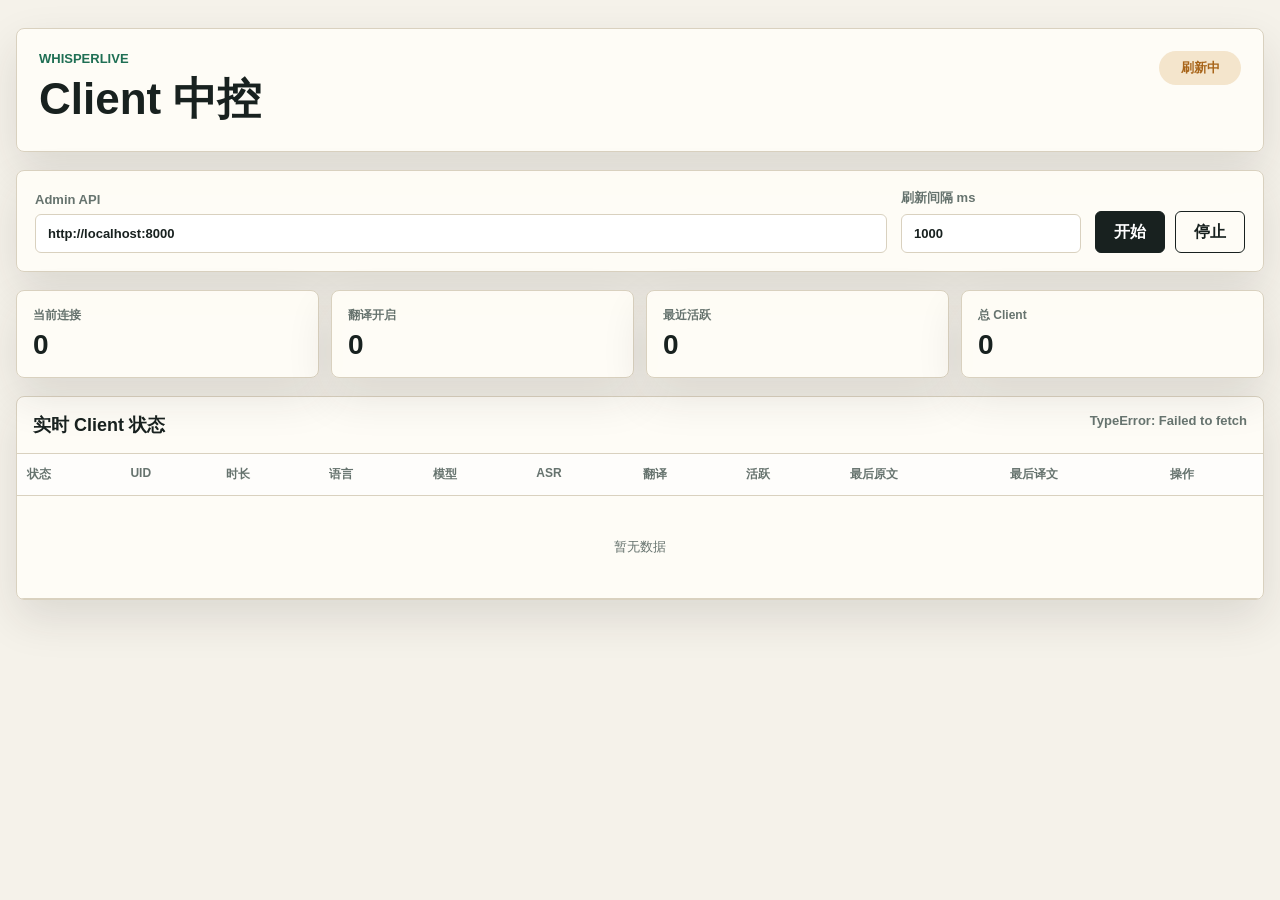
==== web/admin.html @ ba38559d "add monitor web" ====
<!doctype html>
<html lang="zh-CN">
  <head>
    <meta charset="utf-8">
    <meta name="viewport" content="width=device-width, initial-scale=1">
    <title>WhisperLive 中控</title>
    <link rel="stylesheet" href="./admin.css">
  </head>
  <body>
    <main class="admin-shell">
      <section class="topbar">
        <div>
          <p class="eyebrow">WhisperLive</p>
          <h1>Client 中控</h1>
        </div>
        <span id="statusBadge" class="badge idle">未连接</span>
      </section>

      <section class="controls" aria-label="中控连接设置">
        <label>
          Admin API
          <input id="apiInput" type="text" value="http://localhost:8000" autocomplete="off">
        </label>
        <label>
          刷新间隔 ms
          <input id="intervalInput" type="number" min="500" step="500" value="1000">
        </label>
        <div class="actions">
          <button id="startButton" type="button">开始</button>
          <button id="stopButton" type="button">停止</button>
        </div>
      </section>

      <section class="summary-grid" aria-label="汇总指标">
        <article><span>当前连接</span><strong id="activeCount">0</strong></article>
        <article><span>翻译开启</span><strong id="translationCount">0</strong></article>
        <article><span>最近活跃</span><strong id="recentCount">0</strong></article>
        <article><span>总 Client</span><strong id="totalCount">0</strong></article>
      </section>

      <section class="table-panel" aria-label="Client 列表">
        <header>
          <h2>实时 Client 状态</h2>
          <span id="updatedAt">未刷新</span>
        </header>
        <div class="table-wrap">
          <table>
            <thead>
              <tr>
                <th>状态</th>
                <th>UID</th>
                <th>时长</th>
                <th>语言</th>
                <th>模型</th>
                <th>ASR</th>
                <th>翻译</th>
                <th>活跃</th>
                <th>最后原文</th>
                <th>最后译文</th>
                <th>操作</th>
              </tr>
            </thead>
            <tbody id="clientRows">
              <tr><td colspan="11" class="empty">暂无数据</td></tr>
            </tbody>
          </table>
        </div>
      </section>
    </main>
    <script src="./admin.js"></script>
  </body>
</html>
---- web/admin.css ----
:root {
  --ink: #18211f;
  --muted: #66736e;
  --paper: #f5f2ea;
  --panel: 
  #fffdf7;
  --line: #d9d1bf;
  --green: #1f6f54;
  --green-soft: #e0efe7;
  --red: #a94438;
  --amber: #a8651a;
  --shadow: 0 18px 45px rgba(38, 35, 29, 0.12);
}

* { box-sizing: border-box; }

body {
  margin: 0;
  min-height: 100vh;
  color: var(--ink);
  background: var(--paper);
  font-family: "Avenir Next", "Noto Sans SC", "Segoe UI", sans-serif;
}

button, input { font: inherit; }

.admin-shell {
  width: min(1360px, calc(100% - 32px));
  margin: 0 auto;
  padding: 28px 0;
}

.topbar,
.controls,
.table-panel,
.summary-grid article {
  background: rgba(255, 253, 247, 0.94);
  border: 1px solid var(--line);
  border-radius: 8px;
  box-shadow: var(--shadow);
}

.topbar {
  display: flex;
  justify-content: space-between;
  gap: 16px;
  padding: 22px;
}

.eyebrow {
  margin: 0 0 4px;
  color: var(--green);
  font-size: 13px;
  font-weight: 800;
  letter-spacing: 0;
  text-transform: uppercase;
}

h1, h2 { margin: 0; }
h1 { font-size: clamp(28px, 4vw, 44px); }
h2 { font-size: 18px; }

.badge {
  align-self: flex-start;
  min-width: 82px;
  text-align: center;
  border-radius: 999px;
  padding: 8px 12px;
  font-size: 13px;
  font-weight: 800;
  background: #ece7db;
  color: var(--muted);
}
.badge.ready { background: var(--green-soft); color: var(--green); }
.badge.error { background: #f8ded9; color: var(--red); }
.badge.busy { background: #f4e5cc; color: var(--amber); }

.controls {
  display: grid;
  grid-template-columns: minmax(260px, 1fr) 180px auto;
  gap: 14px;
  align-items: end;
  margin-top: 18px;
  padding: 18px;
}

label {
  display: grid;
  gap: 7px;
  color: var(--muted);
  font-size: 13px;
  font-weight: 800;
}

input {
  width: 100%;
  border: 1px solid var(--line);
  border-radius: 6px;
  background: #fff;
  color: var(--ink);
  padding: 11px 12px;
  outline: none;
}

input:focus { border-color: var(--green); box-shadow: 0 0 0 3px rgba(31, 111, 84, 0.14); }

.actions { display: flex; gap: 10px; }
button {
  border: 1px solid var(--ink);
  border-radius: 6px;
  background: var(--ink);
  color: #fff;
  min-height: 42px;
  padding: 0 18px;
  font-weight: 900;
  cursor: pointer;
}
#stopButton { background: transparent; color: var(--ink); }

.summary-grid {
  display: grid;
  grid-template-columns: repeat(4, minmax(0, 1fr));
  gap: 12px;
  margin-top: 18px;
}
.summary-grid article { padding: 16px; }
.summary-grid span { display: block; color: var(--muted); font-size: 12px; font-weight: 800; }
.summary-grid strong { display: block; margin-top: 5px; font-size: 28px; }

.table-panel { margin-top: 18px; overflow: hidden; }
.table-panel header {
  display: flex;
  justify-content: space-between;
  gap: 16px;
  border-bottom: 1px solid var(--line);
  padding: 16px;
}
#updatedAt { color: var(--muted); font-size: 13px; font-weight: 700; }
.table-wrap { overflow-x: auto; }
table { width: 100%; border-collapse: collapse; min-width: 1120px; }
th, td { border-bottom: 1px solid var(--line); padding: 12px 10px; text-align: left; vertical-align: top; font-size: 13px; }
th { color: var(--muted); background: rgba(255, 255, 255, 0.55); font-size: 12px; text-transform: uppercase; letter-spacing: 0; }
td.uid, td.model, td.text { max-width: 260px; overflow: hidden; text-overflow: ellipsis; white-space: nowrap; }
td.actions-cell { text-align: center; white-space: nowrap; }
.empty { text-align: center; color: var(--muted); padding: 42px 12px; }
.delete-client {
  display: inline-grid;
  place-items: center;
  width: 28px;
  min-height: 28px;
  height: 28px;
  border-color: #d7afa8;
  border-radius: 50%;
  background: #fff;
  color: var(--red);
  font-size: 18px;
  line-height: 1;
  padding: 0;
}
.delete-client:hover { background: #f8ded9; }
.state { display: inline-flex; border-radius: 999px; padding: 5px 8px; font-weight: 900; font-size: 12px; }
.state.active { background: var(--green-soft); color: var(--green); }
.state.idle { background: #f4e5cc; color: var(--amber); }
.state.disconnected { background: #ece7db; color: var(--muted); }
.state.no_translation { background: #f8ded9; color: var(--red); }

@media (max-width: 760px) {
  .controls, .summary-grid { grid-template-columns: 1fr; }
  .topbar { align-items: flex-start; }
}
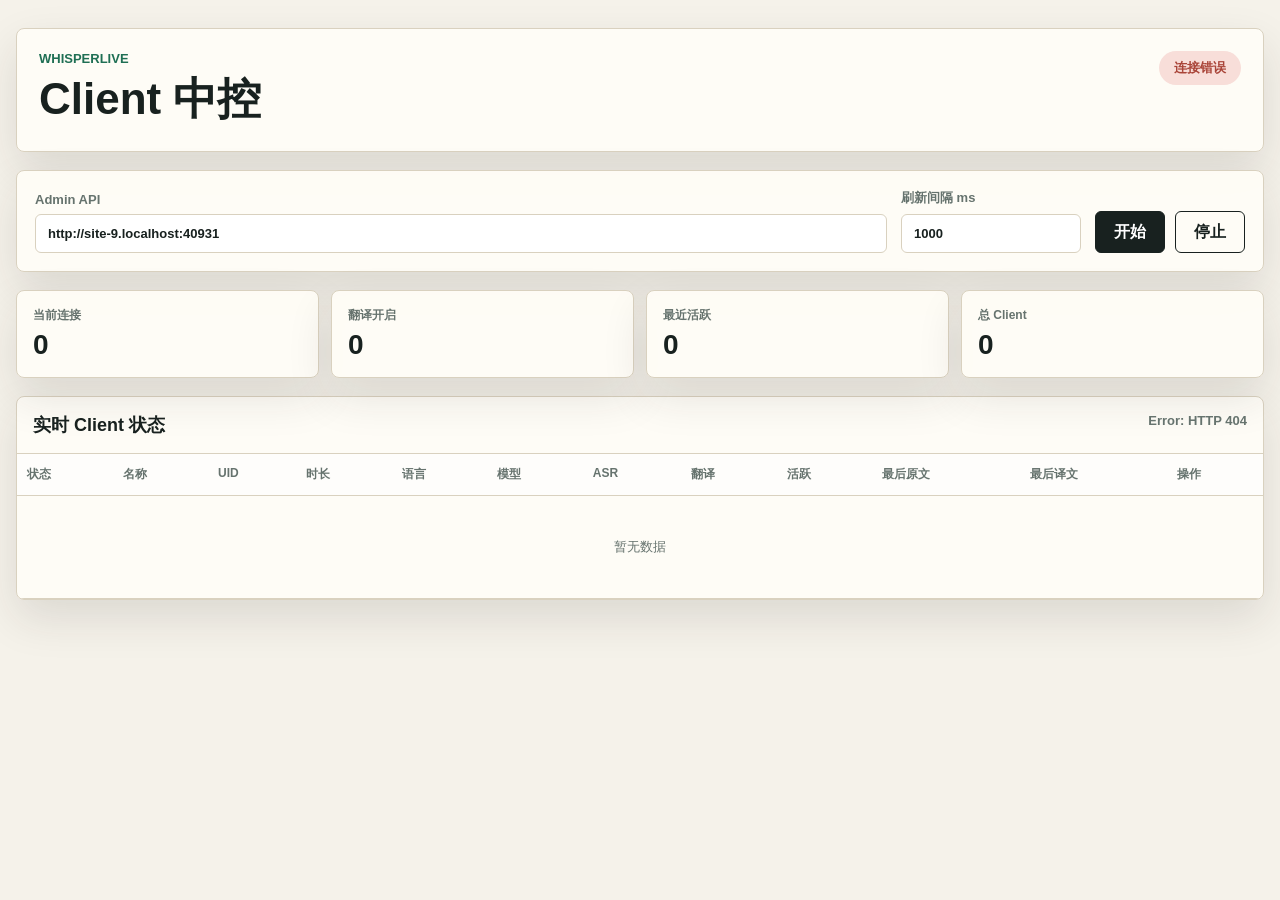
==== commit be6905b5: "update pulling web approach" ====
--- a/web/admin.html
+++ b/web/admin.html
@@ -48,6 +48,7 @@
             <thead>
               <tr>
                 <th>状态</th>
+                <th>名称</th>
                 <th>UID</th>
                 <th>时长</th>
                 <th>语言</th>
@@ -61,7 +62,7 @@
               </tr>
             </thead>
             <tbody id="clientRows">
-              <tr><td colspan="11" class="empty">暂无数据</td></tr>
+              <tr><td colspan="12" class="empty">暂无数据</td></tr>
             </tbody>
           </table>
         </div>
--- a/web/admin.css
+++ b/web/admin.css
@@ -137,10 +137,10 @@
 }
 #updatedAt { color: var(--muted); font-size: 13px; font-weight: 700; }
 .table-wrap { overflow-x: auto; }
-table { width: 100%; border-collapse: collapse; min-width: 1120px; }
+table { width: 100%; border-collapse: collapse; min-width: 1220px; }
 th, td { border-bottom: 1px solid var(--line); padding: 12px 10px; text-align: left; vertical-align: top; font-size: 13px; }
 th { color: var(--muted); background: rgba(255, 255, 255, 0.55); font-size: 12px; text-transform: uppercase; letter-spacing: 0; }
-td.uid, td.model, td.text { max-width: 260px; overflow: hidden; text-overflow: ellipsis; white-space: nowrap; }
+td.name, td.uid, td.model, td.text { max-width: 260px; overflow: hidden; text-overflow: ellipsis; white-space: nowrap; }
 td.actions-cell { text-align: center; white-space: nowrap; }
 .empty { text-align: center; color: var(--muted); padding: 42px 12px; }
 .delete-client {
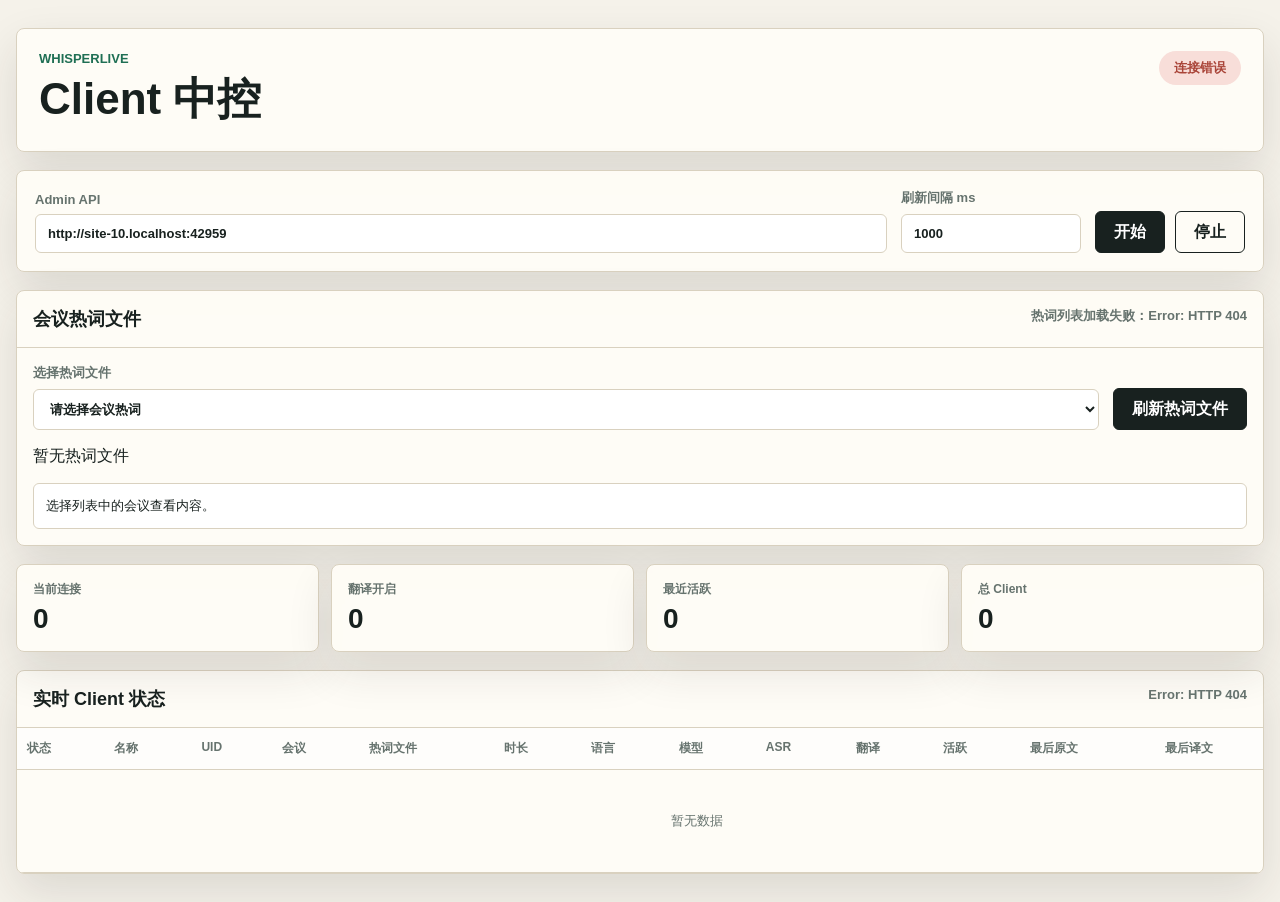
==== commit 115fddb2: "update web design and hotword selection" ====
--- a/web/admin.html
+++ b/web/admin.html
@@ -31,6 +31,27 @@
         </div>
       </section>
 
+
+      <section class="hotword-panel" aria-label="会议热词管理">
+        <header>
+          <h2>会议热词文件</h2>
+          <span id="hotwordStatus">未刷新</span>
+        </header>
+        <div class="hotword-controls">
+          <label>
+            选择热词文件
+            <select id="hotwordSelectInput">
+              <option value="">请选择会议热词</option>
+            </select>
+          </label>
+          <div class="actions">
+            <button id="refreshHotwordsButton" type="button">刷新热词文件</button>
+          </div>
+        </div>
+        <div class="hotword-file-list" id="hotwordFileList">暂无热词文件</div>
+        <pre class="hotword-preview" id="hotwordPreview">选择列表中的会议查看内容。</pre>
+      </section>
+
       <section class="summary-grid" aria-label="汇总指标">
         <article><span>当前连接</span><strong id="activeCount">0</strong></article>
         <article><span>翻译开启</span><strong id="translationCount">0</strong></article>
@@ -50,6 +71,8 @@
                 <th>状态</th>
                 <th>名称</th>
                 <th>UID</th>
+                <th>会议</th>
+                <th>热词文件</th>
                 <th>时长</th>
                 <th>语言</th>
                 <th>模型</th>
@@ -62,12 +85,12 @@
               </tr>
             </thead>
             <tbody id="clientRows">
-              <tr><td colspan="12" class="empty">暂无数据</td></tr>
+              <tr><td colspan="14" class="empty">暂无数据</td></tr>
             </tbody>
           </table>
         </div>
       </section>
     </main>
-    <script src="./admin.js"></script>
+    <script src="./admin.js?v=hotword-dir-1"></script>
   </body>
 </html>
--- a/web/admin.css
+++ b/web/admin.css
@@ -22,7 +22,7 @@
   font-family: "Avenir Next", "Noto Sans SC", "Segoe UI", sans-serif;
 }
 
-button, input { font: inherit; }
+button, input, select, textarea { font: inherit; }
 
 .admin-shell {
   width: min(1360px, calc(100% - 32px));
@@ -33,6 +33,7 @@
 .topbar,
 .controls,
 .table-panel,
+.hotword-panel,
 .summary-grid article {
   background: rgba(255, 253, 247, 0.94);
   border: 1px solid var(--line);
@@ -92,7 +93,9 @@
   font-weight: 800;
 }
 
-input {
+input,
+select,
+textarea {
   width: 100%;
   border: 1px solid var(--line);
   border-radius: 6px;
@@ -102,7 +105,7 @@
   outline: none;
 }
 
-input:focus { border-color: var(--green); box-shadow: 0 0 0 3px rgba(31, 111, 84, 0.14); }
+input:focus, select:focus, textarea:focus { border-color: var(--green); box-shadow: 0 0 0 3px rgba(31, 111, 84, 0.14); }
 
 .actions { display: flex; gap: 10px; }
 button {
@@ -117,6 +120,59 @@
 }
 #stopButton { background: transparent; color: var(--ink); }
 
+
+.hotword-panel {
+  margin-top: 18px;
+  overflow: hidden;
+}
+.hotword-panel header {
+  display: flex;
+  justify-content: space-between;
+  gap: 16px;
+  border-bottom: 1px solid var(--line);
+  padding: 16px;
+}
+#hotwordStatus { color: var(--muted); font-size: 13px; font-weight: 700; }
+.hotword-controls {
+  display: grid;
+  grid-template-columns: minmax(260px, 1fr) auto;
+  gap: 14px;
+  align-items: end;
+  padding: 16px;
+}
+.hotword-file-list {
+  display: grid;
+  gap: 8px;
+  padding: 0 16px 16px;
+}
+.hotword-file-item {
+  display: grid;
+  grid-template-columns: minmax(160px, 1fr) minmax(160px, 1fr) 100px 180px;
+  gap: 12px;
+  align-items: center;
+  min-height: 38px;
+  border-color: var(--line);
+  background: #fff;
+  color: var(--ink);
+  text-align: left;
+  font-weight: 700;
+}
+.hotword-file-item span { color: var(--muted); font-weight: 700; }
+.hotword-preview {
+  width: calc(100% - 32px);
+  max-height: 180px;
+  overflow: auto;
+  margin: 0 16px 16px;
+  border: 1px solid var(--line);
+  border-radius: 6px;
+  background: #fff;
+  padding: 12px;
+  color: var(--ink);
+  white-space: pre-wrap;
+  font: 13px/1.5 "Avenir Next", "Noto Sans SC", "Segoe UI", sans-serif;
+}
+.empty.small { padding: 14px; }
+
 .summary-grid {
   display: grid;
   grid-template-columns: repeat(4, minmax(0, 1fr));
@@ -137,7 +193,7 @@
 }
 #updatedAt { color: var(--muted); font-size: 13px; font-weight: 700; }
 .table-wrap { overflow-x: auto; }
-table { width: 100%; border-collapse: collapse; min-width: 1220px; }
+table { width: 100%; border-collapse: collapse; min-width: 1360px; }
 th, td { border-bottom: 1px solid var(--line); padding: 12px 10px; text-align: left; vertical-align: top; font-size: 13px; }
 th { color: var(--muted); background: rgba(255, 255, 255, 0.55); font-size: 12px; text-transform: uppercase; letter-spacing: 0; }
 td.name, td.uid, td.model, td.text { max-width: 260px; overflow: hidden; text-overflow: ellipsis; white-space: nowrap; }
@@ -165,6 +221,6 @@
 .state.no_translation { background: #f8ded9; color: var(--red); }
 
 @media (max-width: 760px) {
-  .controls, .summary-grid { grid-template-columns: 1fr; }
+  .controls, .summary-grid, .hotword-controls, .hotword-file-item { grid-template-columns: 1fr; }
   .topbar { align-items: flex-start; }
 }
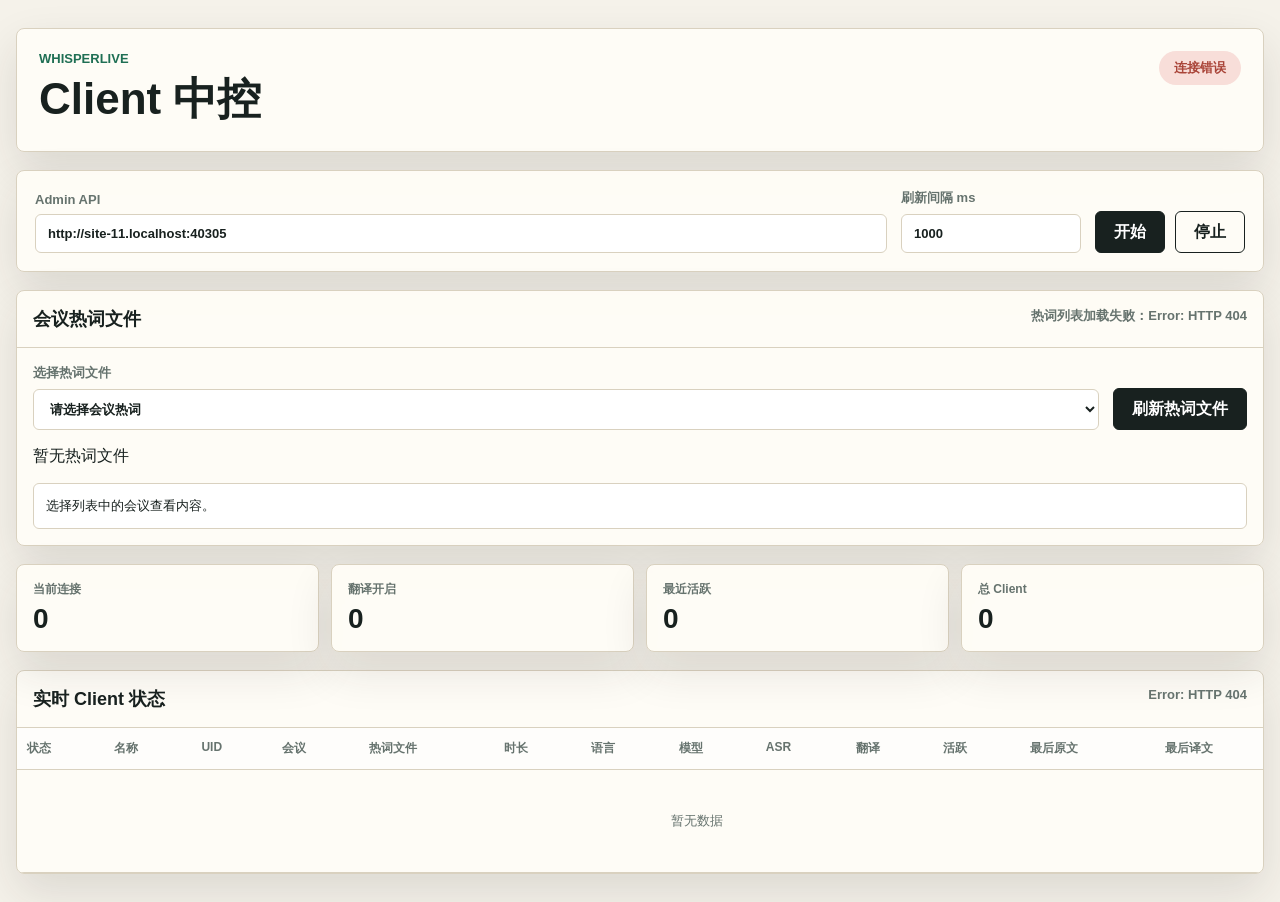
==== commit 9821bd5f: "add direct translate hotward funciton" ====
--- a/web/admin.html
+++ b/web/admin.html
@@ -91,6 +91,6 @@
         </div>
       </section>
     </main>
-    <script src="./admin.js?v=hotword-dir-1"></script>
+    <script src="./admin.js?v=translation-glossary-1"></script>
   </body>
 </html>
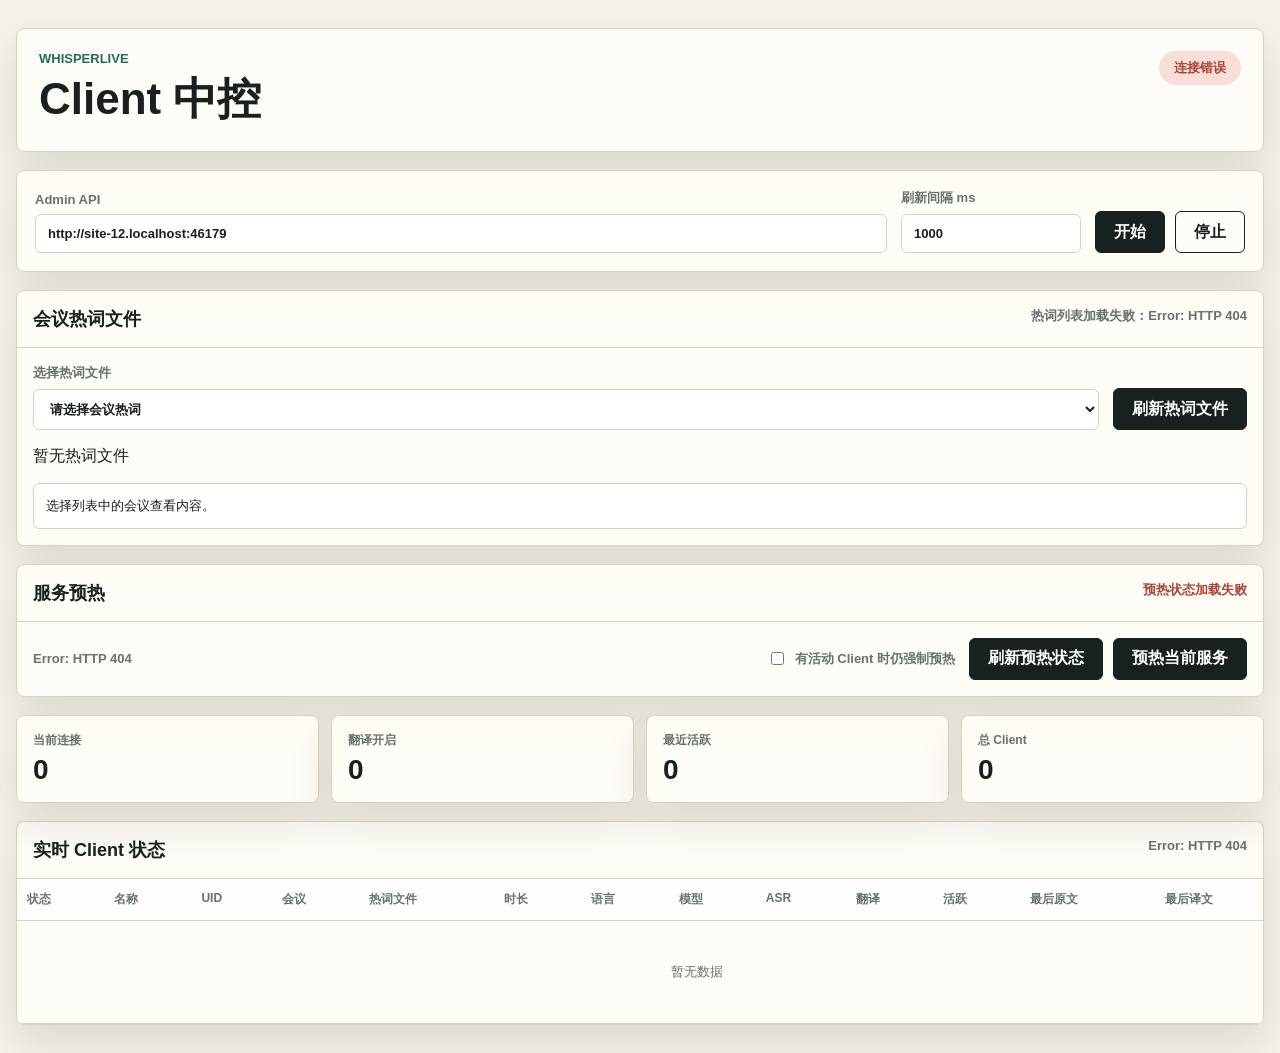
==== commit cdcce0e4: "add translate parameter" ====
--- a/web/admin.html
+++ b/web/admin.html
@@ -52,6 +52,24 @@
         <pre class="hotword-preview" id="hotwordPreview">选择列表中的会议查看内容。</pre>
       </section>
 
+      <section class="warmup-panel" aria-label="服务预热管理">
+        <header>
+          <h2>服务预热</h2>
+          <span id="warmupStatus">未刷新</span>
+        </header>
+        <div class="warmup-body">
+          <div class="warmup-details" id="warmupDetails">用于手动加载 ASR 与翻译模型，减少正式会议首次冷启动。</div>
+          <label class="inline-checkbox">
+            <input id="warmupForceInput" type="checkbox">
+            有活动 Client 时仍强制预热
+          </label>
+          <div class="actions">
+            <button id="refreshWarmupButton" type="button">刷新预热状态</button>
+            <button id="runWarmupButton" type="button">预热当前服务</button>
+          </div>
+        </div>
+      </section>
+
       <section class="summary-grid" aria-label="汇总指标">
         <article><span>当前连接</span><strong id="activeCount">0</strong></article>
         <article><span>翻译开启</span><strong id="translationCount">0</strong></article>
@@ -91,6 +109,6 @@
         </div>
       </section>
     </main>
-    <script src="./admin.js?v=translation-glossary-1"></script>
+    <script src="./admin.js?v=warmup-1"></script>
   </body>
 </html>
--- a/web/admin.css
+++ b/web/admin.css
@@ -34,6 +34,7 @@
 .controls,
 .table-panel,
 .hotword-panel,
+.warmup-panel,
 .summary-grid article {
   background: rgba(255, 253, 247, 0.94);
   border: 1px solid var(--line);
@@ -172,6 +173,53 @@
   font: 13px/1.5 "Avenir Next", "Noto Sans SC", "Segoe UI", sans-serif;
 }
 .empty.small { padding: 14px; }
+
+.warmup-panel {
+  margin-top: 18px;
+  overflow: hidden;
+}
+.warmup-panel header {
+  display: flex;
+  justify-content: space-between;
+  gap: 16px;
+  border-bottom: 1px solid var(--line);
+  padding: 16px;
+}
+.warmup-body {
+  display: grid;
+  grid-template-columns: minmax(260px, 1fr) auto auto;
+  gap: 14px;
+  align-items: center;
+  padding: 16px;
+}
+.warmup-details {
+  color: var(--muted);
+  font-size: 13px;
+  font-weight: 700;
+  line-height: 1.5;
+}
+.warmup-state {
+  color: var(--muted);
+  font-size: 13px;
+  font-weight: 800;
+}
+.warmup-state.ready { color: var(--green); }
+.warmup-state.busy { color: var(--amber); }
+.warmup-state.error { color: var(--red); }
+.inline-checkbox {
+  display: flex;
+  grid-auto-flow: column;
+  align-items: center;
+  gap: 8px;
+  white-space: nowrap;
+}
+.inline-checkbox input {
+  width: auto;
+}
+button:disabled {
+  cursor: not-allowed;
+  opacity: .55;
+}
 
 .summary-grid {
   display: grid;
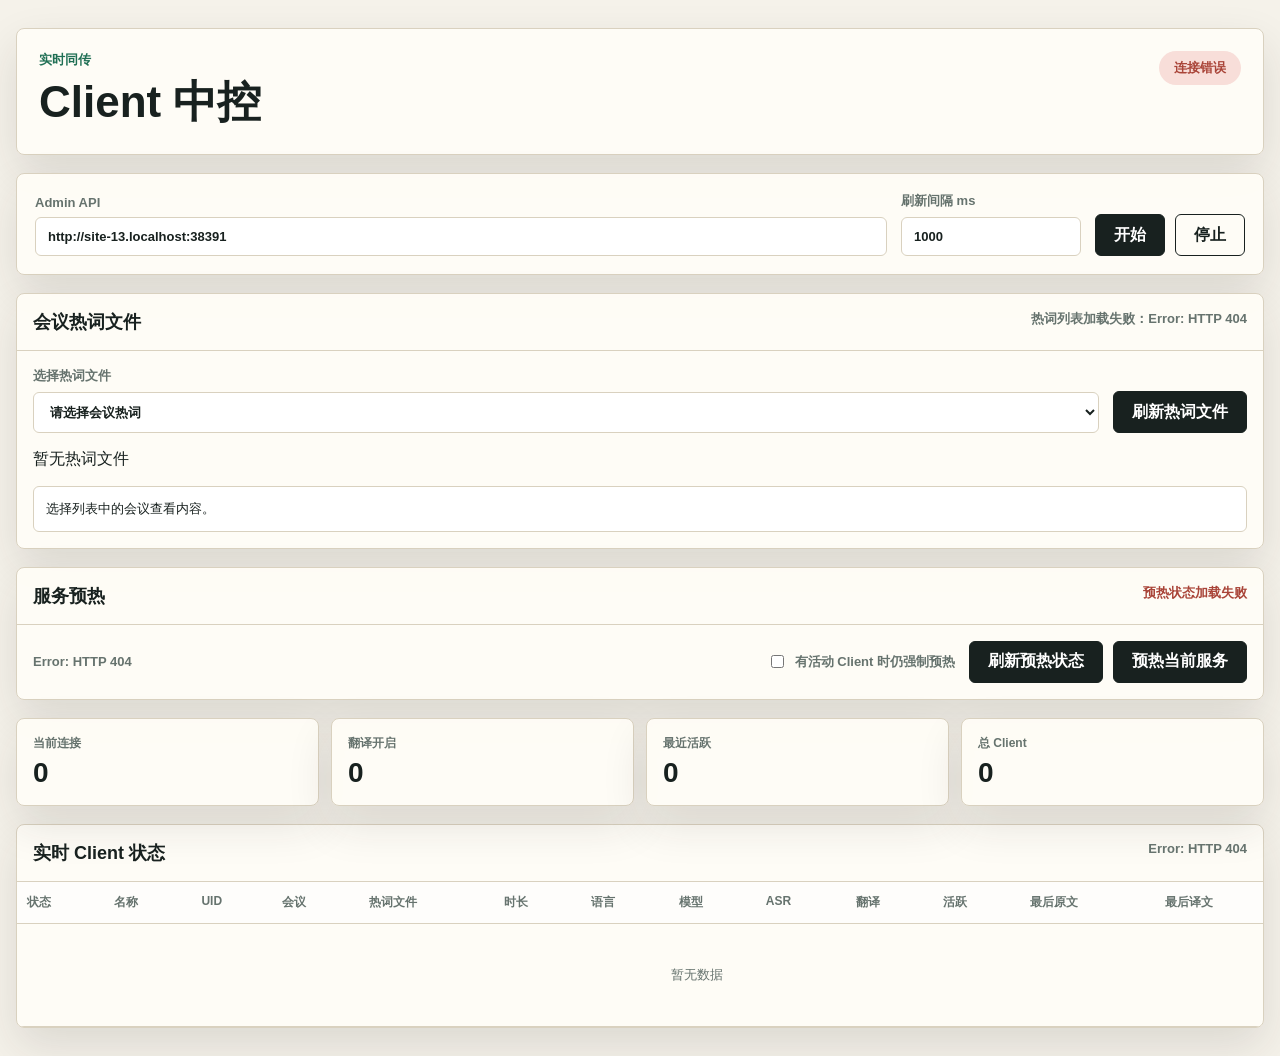
==== commit 0120f28c: "Improve bilingual translation context and rebrand frontend - Frontend: remove WhisperLive branding f" ====
--- a/web/admin.html
+++ b/web/admin.html
@@ -3,14 +3,14 @@
   <head>
     <meta charset="utf-8">
     <meta name="viewport" content="width=device-width, initial-scale=1">
-    <title>WhisperLive 中控</title>
+    <title>实时同传 · 中控</title>
     <link rel="stylesheet" href="./admin.css">
   </head>
   <body>
     <main class="admin-shell">
       <section class="topbar">
         <div>
-          <p class="eyebrow">WhisperLive</p>
+          <p class="eyebrow">实时同传</p>
           <h1>Client 中控</h1>
         </div>
         <span id="statusBadge" class="badge idle">未连接</span>
